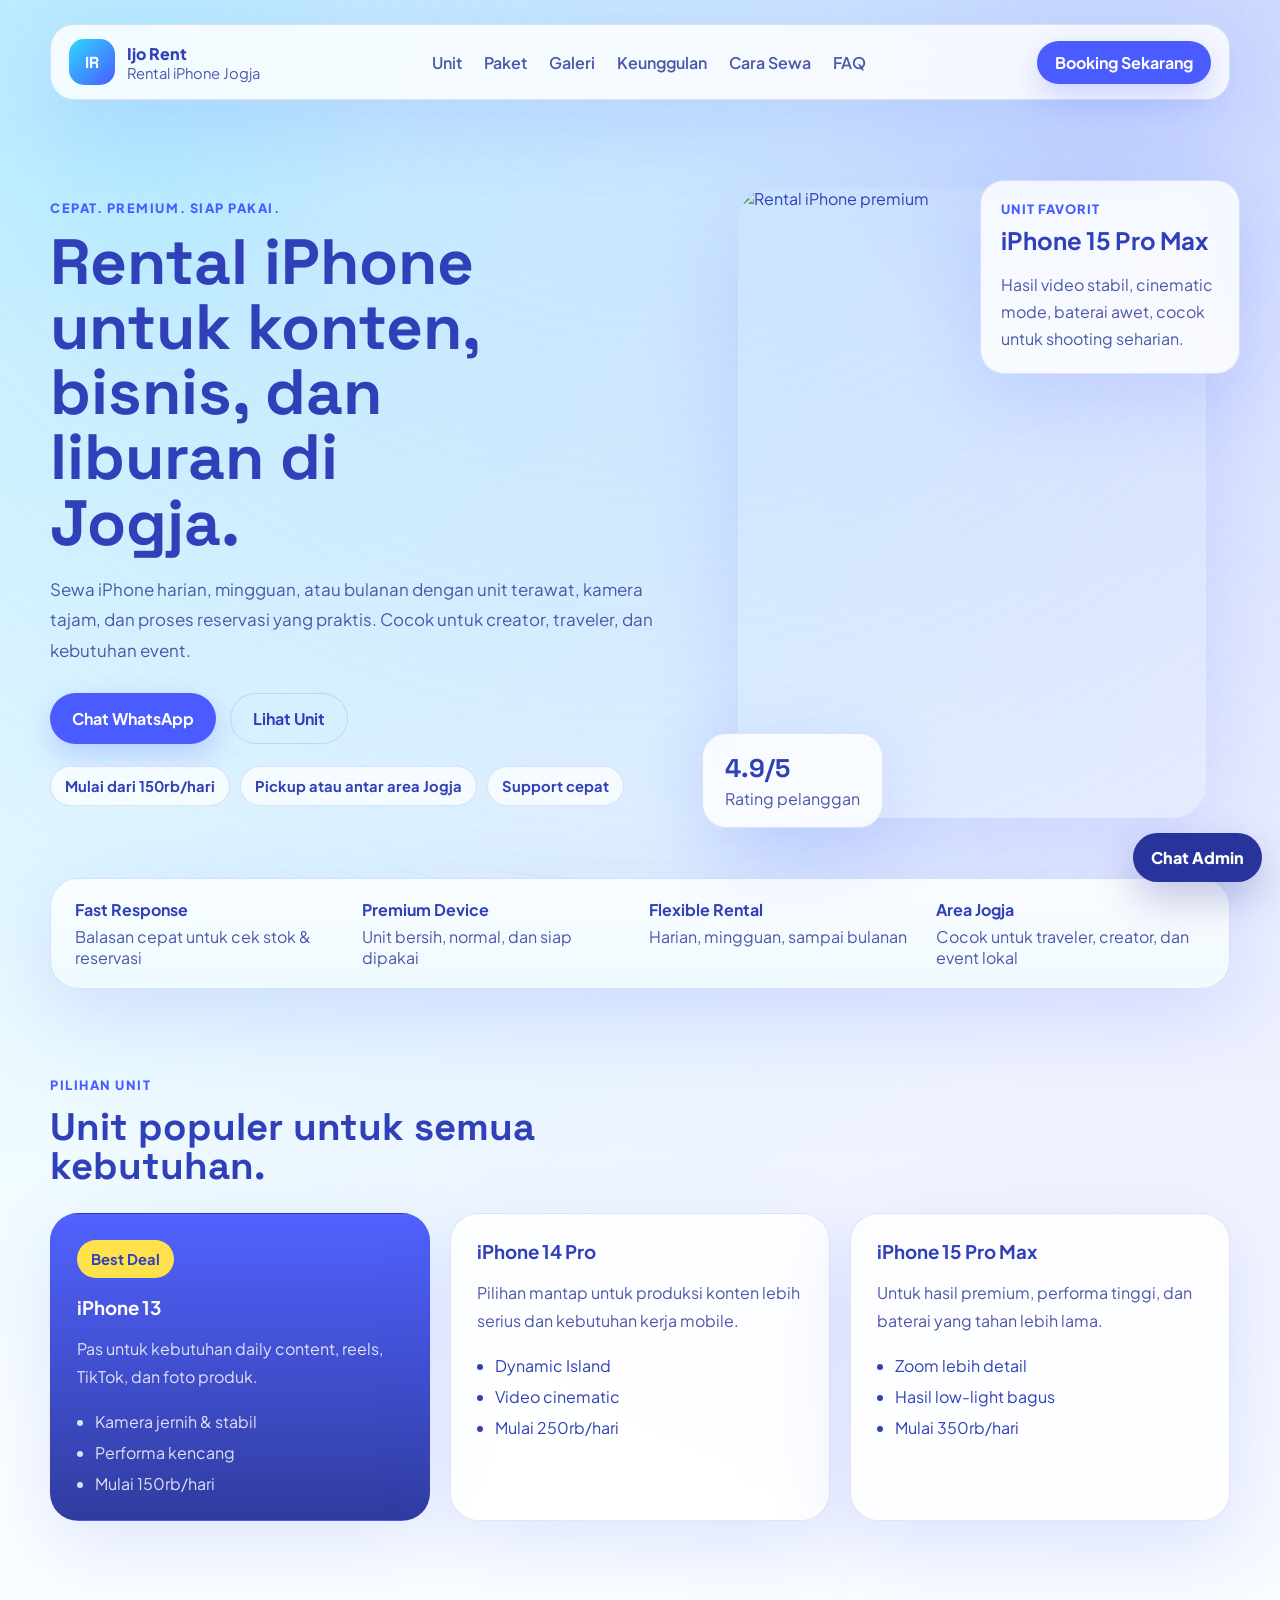
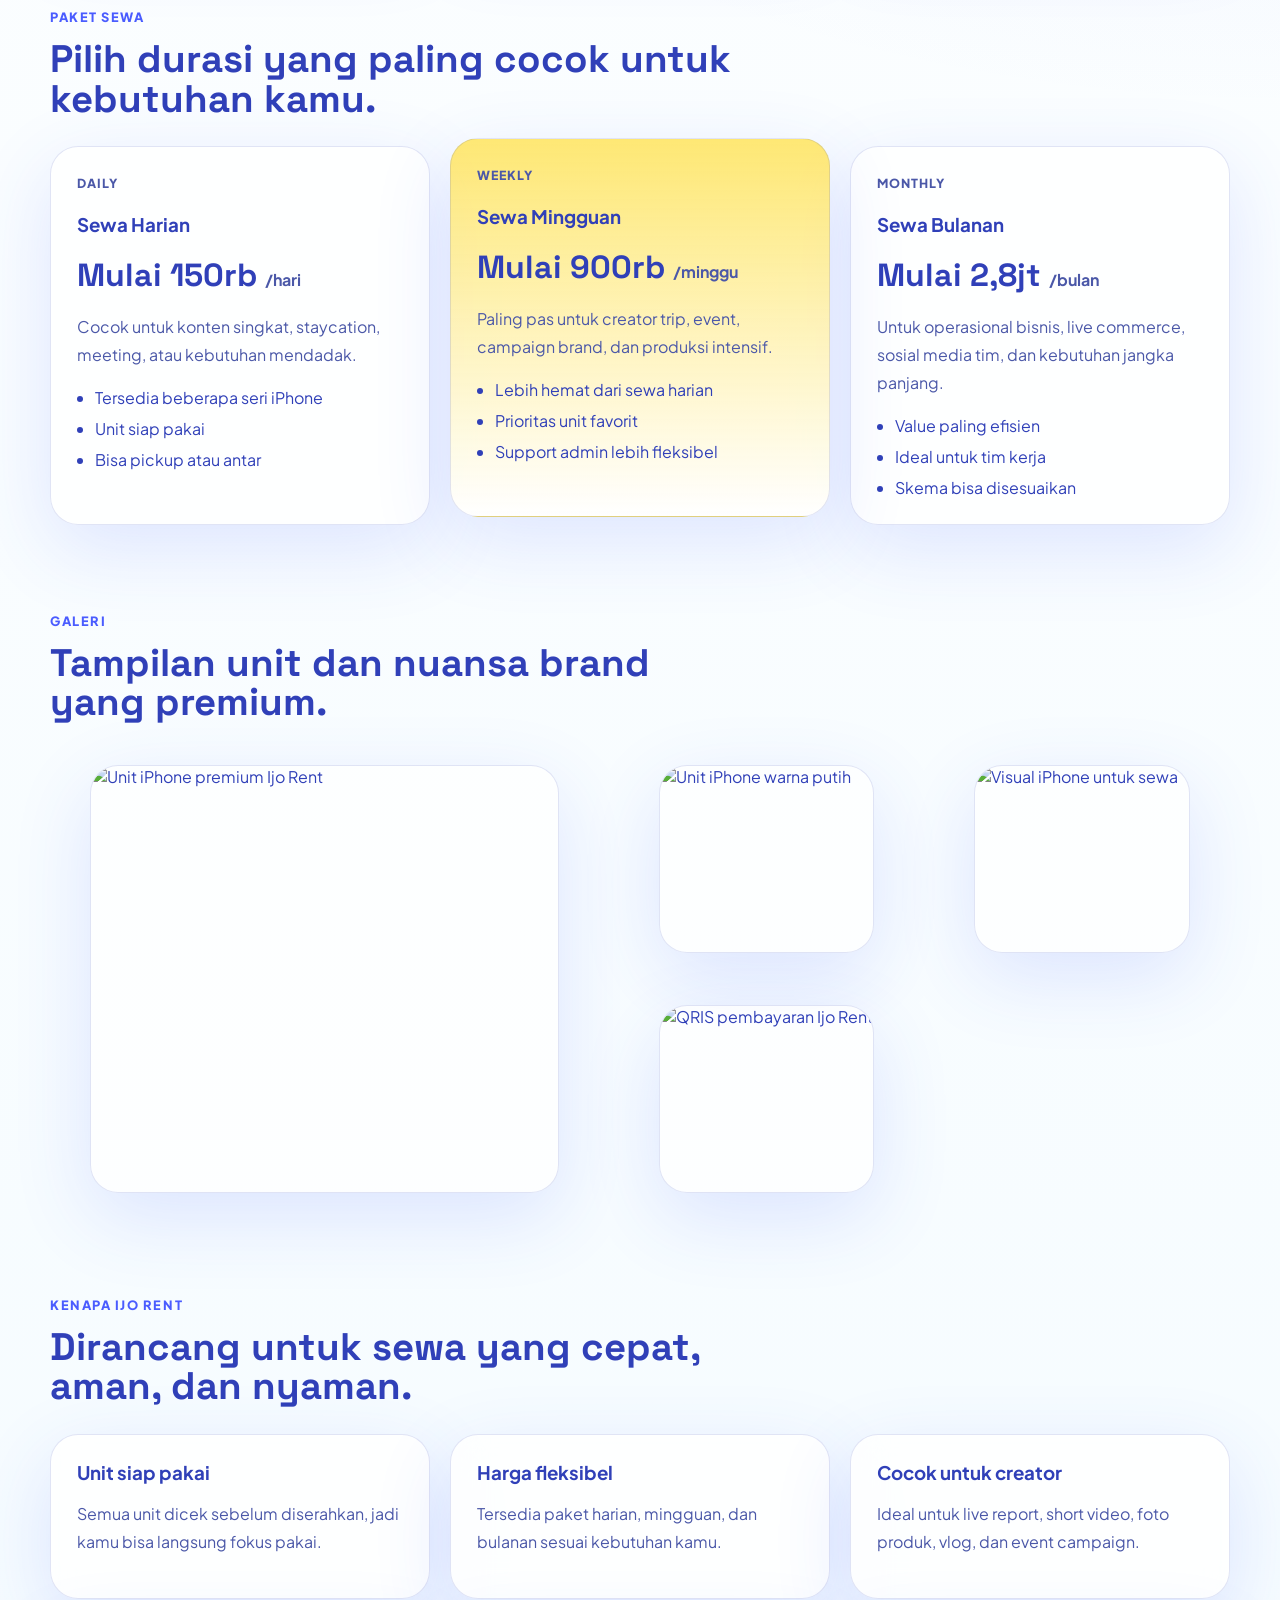
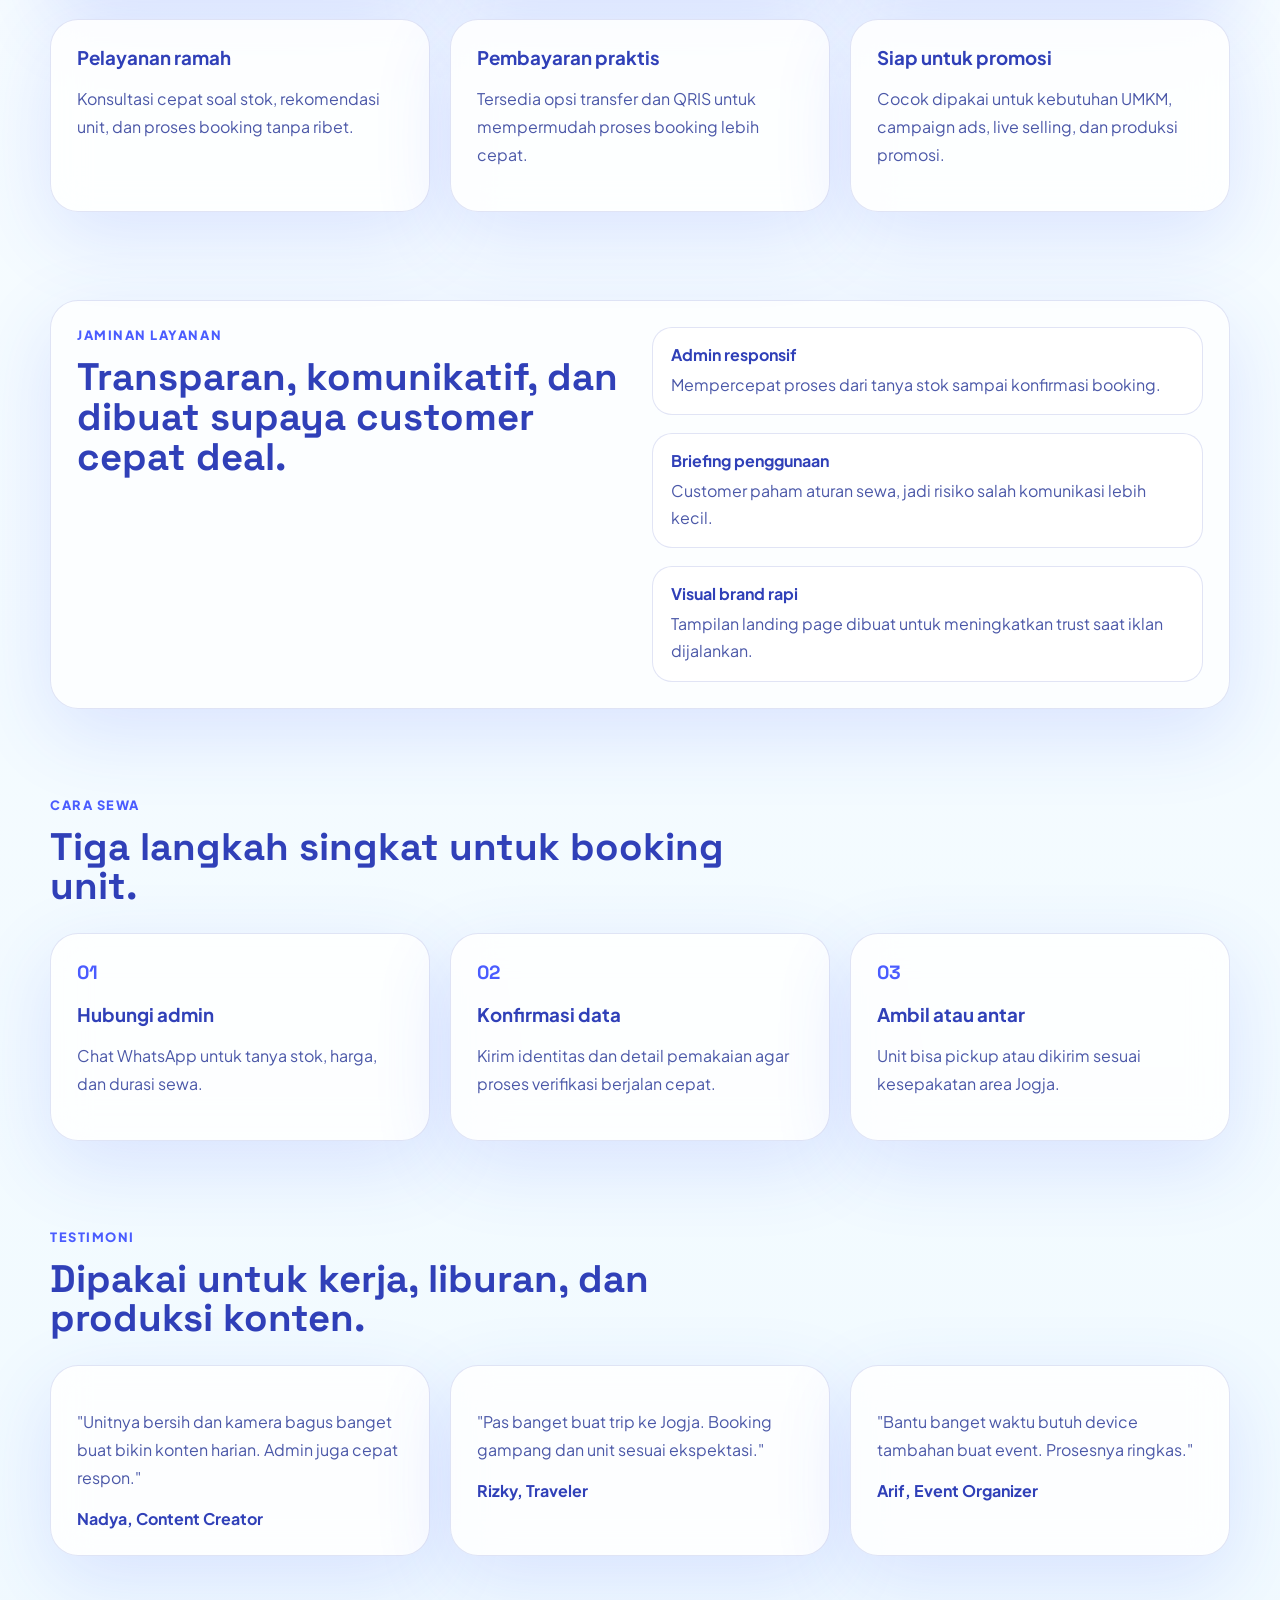
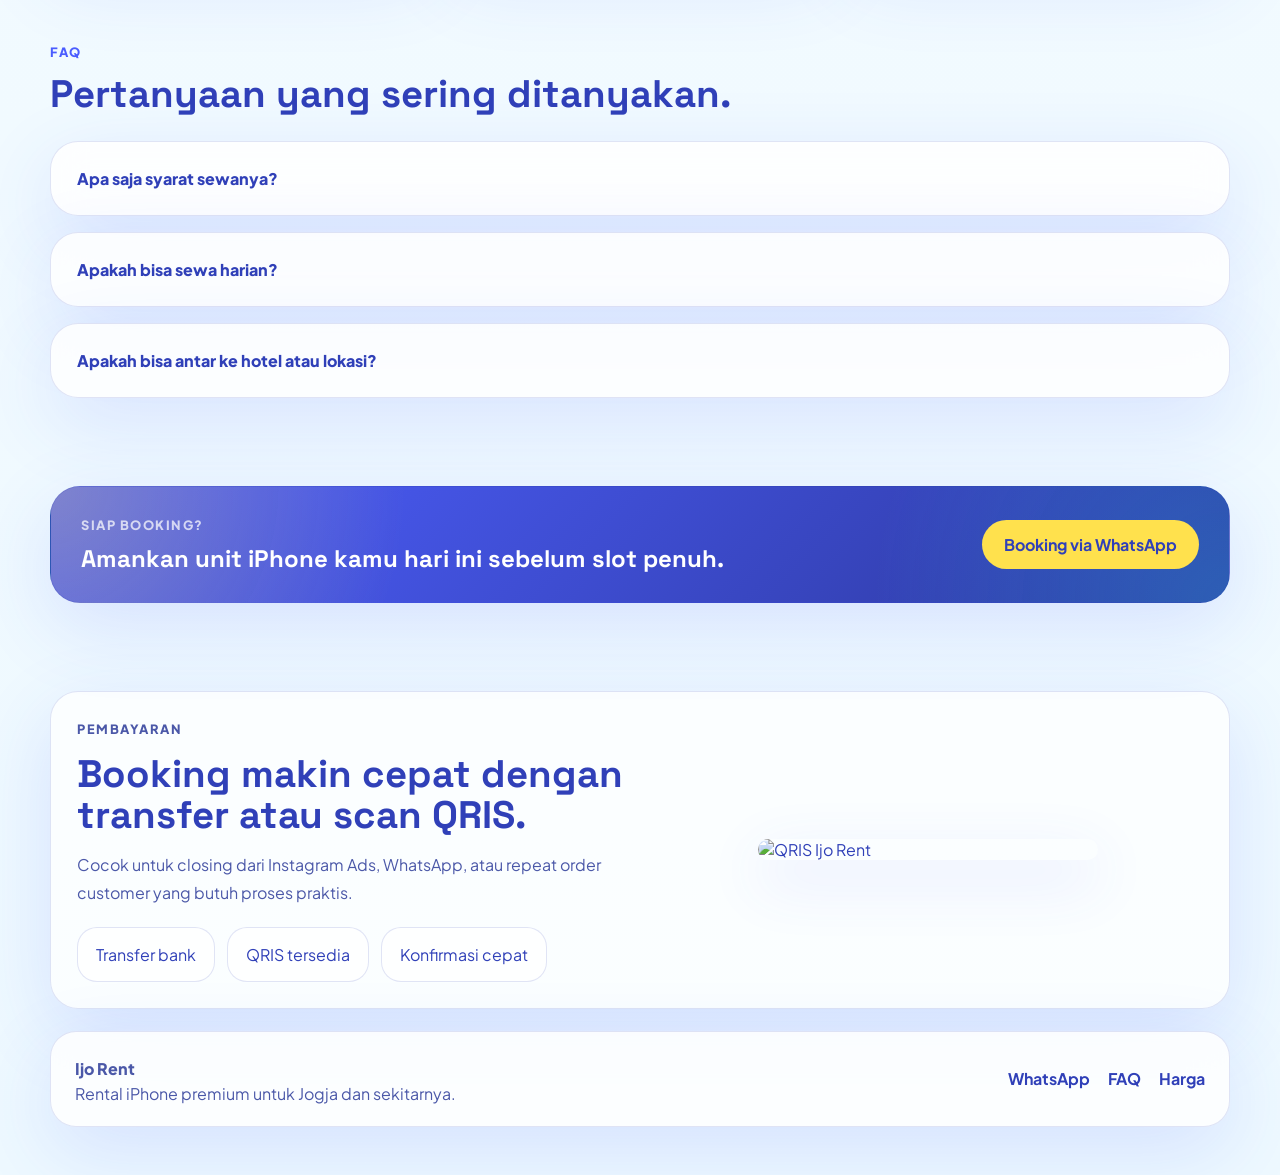
==== index.html @ 22fa16e0 "Add files via upload" ====
<!doctype html>
<html lang="id">
  <head>
    <meta charset="UTF-8" />
    <meta name="viewport" content="width=device-width, initial-scale=1.0" />
    <title>Ijo Rent | Rental iPhone Jogja</title>
    <meta
      name="description"
      content="Sewa iPhone harian hingga bulanan di Jogja untuk konten, liburan, kerja, dan kebutuhan event dengan proses cepat dan unit premium."
    />
    <link rel="preconnect" href="https://fonts.googleapis.com" />
    <link rel="preconnect" href="https://fonts.gstatic.com" crossorigin />
    <link
      href="https://fonts.googleapis.com/css2?family=Space+Grotesk:wght@400;500;700&family=Plus+Jakarta+Sans:wght@400;500;600;700;800&display=swap"
      rel="stylesheet"
    />
    <link rel="stylesheet" href="styles.css" />
  </head>
  <body>
    <div class="page-shell">
      <header class="site-header">
        <div class="brand">
          <span class="brand-mark">IR</span>
          <div>
            <p class="brand-name">Ijo Rent</p>
            <p class="brand-tag">Rental iPhone Jogja</p>
          </div>
        </div>
        <nav class="site-nav">
          <a href="#unit">Unit</a>
          <a href="#paket">Paket</a>
          <a href="#galeri">Galeri</a>
          <a href="#keunggulan">Keunggulan</a>
          <a href="#cara-sewa">Cara Sewa</a>
          <a href="#faq">FAQ</a>
        </nav>
        <a class="button button-small" href="https://wa.me/6282241337346" target="_blank" rel="noreferrer">
          Booking Sekarang
        </a>
      </header>

      <main>
        <section class="hero">
          <div class="hero-copy">
            <p class="eyebrow">Cepat. Premium. Siap Pakai.</p>
            <h1>Rental iPhone untuk konten, bisnis, dan liburan di Jogja.</h1>
            <p class="hero-text">
              Sewa iPhone harian, mingguan, atau bulanan dengan unit terawat, kamera tajam,
              dan proses reservasi yang praktis. Cocok untuk creator, traveler, dan kebutuhan event.
            </p>
            <div class="hero-actions">
              <a class="button" href="https://wa.me/6282241337346" target="_blank" rel="noreferrer">
                Chat WhatsApp
              </a>
              <a class="button button-secondary" href="#unit">Lihat Unit</a>
            </div>
            <div class="hero-points">
              <span>Mulai dari 150rb/hari</span>
              <span>Pickup atau antar area Jogja</span>
              <span>Support cepat</span>
            </div>
          </div>

          <div class="hero-visual">
            <div class="hero-card floating-card">
              <p class="floating-label">Unit Favorit</p>
              <h2>iPhone 15 Pro Max</h2>
              <p>Hasil video stabil, cinematic mode, baterai awet, cocok untuk shooting seharian.</p>
            </div>
            <img
              class="hero-image"
              src="iPhone-17-Pro-in-Hand-Feature-1.jpg"
              alt="Rental iPhone premium"
            />
            <div class="stats-card">
              <strong>4.9/5</strong>
              <span>Rating pelanggan</span>
            </div>
          </div>
        </section>

        <section class="trust-bar">
          <div>
            <strong>Fast Response</strong>
            <span>Balasan cepat untuk cek stok & reservasi</span>
          </div>
          <div>
            <strong>Premium Device</strong>
            <span>Unit bersih, normal, dan siap dipakai</span>
          </div>
          <div>
            <strong>Flexible Rental</strong>
            <span>Harian, mingguan, sampai bulanan</span>
          </div>
          <div>
            <strong>Area Jogja</strong>
            <span>Cocok untuk traveler, creator, dan event lokal</span>
          </div>
        </section>

        <section class="section" id="unit">
          <div class="section-heading">
            <p class="eyebrow">Pilihan Unit</p>
            <h2>Unit populer untuk semua kebutuhan.</h2>
          </div>

          <div class="unit-grid">
            <article class="unit-card highlight">
              <span class="badge">Best Deal</span>
              <h3>iPhone 13</h3>
              <p>Pas untuk kebutuhan daily content, reels, TikTok, dan foto produk.</p>
              <ul>
                <li>Kamera jernih & stabil</li>
                <li>Performa kencang</li>
                <li>Mulai 150rb/hari</li>
              </ul>
            </article>
            <article class="unit-card">
              <h3>iPhone 14 Pro</h3>
              <p>Pilihan mantap untuk produksi konten lebih serius dan kebutuhan kerja mobile.</p>
              <ul>
                <li>Dynamic Island</li>
                <li>Video cinematic</li>
                <li>Mulai 250rb/hari</li>
              </ul>
            </article>
            <article class="unit-card">
              <h3>iPhone 15 Pro Max</h3>
              <p>Untuk hasil premium, performa tinggi, dan baterai yang tahan lebih lama.</p>
              <ul>
                <li>Zoom lebih detail</li>
                <li>Hasil low-light bagus</li>
                <li>Mulai 350rb/hari</li>
              </ul>
            </article>
          </div>
        </section>

        <section class="section pricing-section" id="paket">
          <div class="section-heading">
            <p class="eyebrow">Paket Sewa</p>
            <h2>Pilih durasi yang paling cocok untuk kebutuhan kamu.</h2>
          </div>

          <div class="pricing-grid">
            <article class="pricing-card">
              <p class="pricing-label">Daily</p>
              <h3>Sewa Harian</h3>
              <div class="price-line">
                <strong>Mulai 150rb</strong>
                <span>/hari</span>
              </div>
              <p>Cocok untuk konten singkat, staycation, meeting, atau kebutuhan mendadak.</p>
              <ul>
                <li>Tersedia beberapa seri iPhone</li>
                <li>Unit siap pakai</li>
                <li>Bisa pickup atau antar</li>
              </ul>
            </article>

            <article class="pricing-card featured-pricing">
              <p class="pricing-label">Weekly</p>
              <h3>Sewa Mingguan</h3>
              <div class="price-line">
                <strong>Mulai 900rb</strong>
                <span>/minggu</span>
              </div>
              <p>Paling pas untuk creator trip, event, campaign brand, dan produksi intensif.</p>
              <ul>
                <li>Lebih hemat dari sewa harian</li>
                <li>Prioritas unit favorit</li>
                <li>Support admin lebih fleksibel</li>
              </ul>
            </article>

            <article class="pricing-card">
              <p class="pricing-label">Monthly</p>
              <h3>Sewa Bulanan</h3>
              <div class="price-line">
                <strong>Mulai 2,8jt</strong>
                <span>/bulan</span>
              </div>
              <p>Untuk operasional bisnis, live commerce, sosial media tim, dan kebutuhan jangka panjang.</p>
              <ul>
                <li>Value paling efisien</li>
                <li>Ideal untuk tim kerja</li>
                <li>Skema bisa disesuaikan</li>
              </ul>
            </article>
          </div>
        </section>

        <section class="section gallery-section" id="galeri">
          <div class="section-heading">
            <p class="eyebrow">Galeri</p>
            <h2>Tampilan unit dan nuansa brand yang premium.</h2>
          </div>

          <div class="gallery-grid">
            <figure class="gallery-card gallery-large">
              <img src="iPhone-17-Pro-in-Hand-Feature-1.jpg" alt="Unit iPhone premium Ijo Rent" />
            </figure>
            <figure class="gallery-card">
              <img src="Molano_XR_White.webp" alt="Unit iPhone warna putih" />
            </figure>
            <figure class="gallery-card">
              <img src="spekulasi-harga-iphone-13-pro-mendatang-Aj7ayh4aAC.jpg" alt="Visual iPhone untuk sewa" />
            </figure>
            <figure class="gallery-card">
              <img src="QRIS IJO.RENT.jpeg" alt="QRIS pembayaran Ijo Rent" />
            </figure>
          </div>
        </section>

        <section class="section feature-section" id="keunggulan">
          <div class="section-heading">
            <p class="eyebrow">Kenapa Ijo Rent</p>
            <h2>Dirancang untuk sewa yang cepat, aman, dan nyaman.</h2>
          </div>

          <div class="feature-grid">
            <article class="feature-card">
              <h3>Unit siap pakai</h3>
              <p>Semua unit dicek sebelum diserahkan, jadi kamu bisa langsung fokus pakai.</p>
            </article>
            <article class="feature-card">
              <h3>Harga fleksibel</h3>
              <p>Tersedia paket harian, mingguan, dan bulanan sesuai kebutuhan kamu.</p>
            </article>
            <article class="feature-card">
              <h3>Cocok untuk creator</h3>
              <p>Ideal untuk live report, short video, foto produk, vlog, dan event campaign.</p>
            </article>
            <article class="feature-card">
              <h3>Pelayanan ramah</h3>
              <p>Konsultasi cepat soal stok, rekomendasi unit, dan proses booking tanpa ribet.</p>
            </article>
            <article class="feature-card">
              <h3>Pembayaran praktis</h3>
              <p>Tersedia opsi transfer dan QRIS untuk mempermudah proses booking lebih cepat.</p>
            </article>
            <article class="feature-card">
              <h3>Siap untuk promosi</h3>
              <p>Cocok dipakai untuk kebutuhan UMKM, campaign ads, live selling, dan produksi promosi.</p>
            </article>
          </div>
        </section>

        <section class="section guarantee-section">
          <div class="guarantee-panel">
            <div>
              <p class="eyebrow">Jaminan Layanan</p>
              <h2>Transparan, komunikatif, dan dibuat supaya customer cepat deal.</h2>
            </div>
            <div class="guarantee-list">
              <div>
                <strong>Admin responsif</strong>
                <span>Mempercepat proses dari tanya stok sampai konfirmasi booking.</span>
              </div>
              <div>
                <strong>Briefing penggunaan</strong>
                <span>Customer paham aturan sewa, jadi risiko salah komunikasi lebih kecil.</span>
              </div>
              <div>
                <strong>Visual brand rapi</strong>
                <span>Tampilan landing page dibuat untuk meningkatkan trust saat iklan dijalankan.</span>
              </div>
            </div>
          </div>
        </section>

        <section class="section how-section" id="cara-sewa">
          <div class="section-heading">
            <p class="eyebrow">Cara Sewa</p>
            <h2>Tiga langkah singkat untuk booking unit.</h2>
          </div>

          <div class="steps">
            <article class="step-card">
              <span>01</span>
              <h3>Hubungi admin</h3>
              <p>Chat WhatsApp untuk tanya stok, harga, dan durasi sewa.</p>
            </article>
            <article class="step-card">
              <span>02</span>
              <h3>Konfirmasi data</h3>
              <p>Kirim identitas dan detail pemakaian agar proses verifikasi berjalan cepat.</p>
            </article>
            <article class="step-card">
              <span>03</span>
              <h3>Ambil atau antar</h3>
              <p>Unit bisa pickup atau dikirim sesuai kesepakatan area Jogja.</p>
            </article>
          </div>
        </section>

        <section class="section testimonial-section">
          <div class="section-heading">
            <p class="eyebrow">Testimoni</p>
            <h2>Dipakai untuk kerja, liburan, dan produksi konten.</h2>
          </div>

          <div class="testimonial-grid">
            <article class="testimonial-card">
              <p>
                "Unitnya bersih dan kamera bagus banget buat bikin konten harian. Admin juga cepat respon."
              </p>
              <strong>Nadya, Content Creator</strong>
            </article>
            <article class="testimonial-card">
              <p>
                "Pas banget buat trip ke Jogja. Booking gampang dan unit sesuai ekspektasi."
              </p>
              <strong>Rizky, Traveler</strong>
            </article>
            <article class="testimonial-card">
              <p>
                "Bantu banget waktu butuh device tambahan buat event. Prosesnya ringkas."
              </p>
              <strong>Arif, Event Organizer</strong>
            </article>
          </div>
        </section>

        <section class="section faq-section" id="faq">
          <div class="section-heading">
            <p class="eyebrow">FAQ</p>
            <h2>Pertanyaan yang sering ditanyakan.</h2>
          </div>

          <div class="faq-list">
            <details>
              <summary>Apa saja syarat sewanya?</summary>
              <p>Umumnya perlu identitas aktif, deposit sesuai unit, dan mengikuti ketentuan penggunaan.</p>
            </details>
            <details>
              <summary>Apakah bisa sewa harian?</summary>
              <p>Bisa. Tersedia paket harian, mingguan, dan bulanan sesuai kebutuhan.</p>
            </details>
            <details>
              <summary>Apakah bisa antar ke hotel atau lokasi?</summary>
              <p>Bisa untuk area tertentu di Jogja, tergantung jadwal dan lokasi pengantaran.</p>
            </details>
          </div>
        </section>

        <section class="cta-banner">
          <div>
            <p class="eyebrow">Siap Booking?</p>
            <h2>Amankan unit iPhone kamu hari ini sebelum slot penuh.</h2>
          </div>
          <a class="button" href="https://wa.me/6282241337346" target="_blank" rel="noreferrer">
            Booking via WhatsApp
          </a>
        </section>

        <section class="section payment-section">
          <div class="payment-card">
            <div class="payment-copy">
              <p class="eyebrow">Pembayaran</p>
              <h2>Booking makin cepat dengan transfer atau scan QRIS.</h2>
              <p>
                Cocok untuk closing dari Instagram Ads, WhatsApp, atau repeat order customer yang butuh proses praktis.
              </p>
              <div class="payment-points">
                <span>Transfer bank</span>
                <span>QRIS tersedia</span>
                <span>Konfirmasi cepat</span>
              </div>
            </div>
            <div class="payment-visual">
              <img src="QRIS IJO.RENT.jpeg" alt="QRIS Ijo Rent" />
            </div>
          </div>
        </section>
      </main>

      <footer class="site-footer">
        <div>
          <p class="brand-name">Ijo Rent</p>
          <p>Rental iPhone premium untuk Jogja dan sekitarnya.</p>
        </div>
        <div class="footer-links">
          <a href="https://wa.me/6282241337346" target="_blank" rel="noreferrer">WhatsApp</a>
          <a href="#faq">FAQ</a>
          <a href="#unit">Harga</a>
        </div>
      </footer>
    </div>
    <a class="floating-wa" href="https://wa.me/6282241337346" target="_blank" rel="noreferrer">
      Chat Admin
    </a>
  </body>
</html>
---- styles.css ----
:root {
  --bg: #f7fbff;
  --bg-accent: #dff4ff;
  --surface: rgba(255, 255, 255, 0.82);
  --surface-strong: #fffdf8;
  --text: #3040b8;
  --muted: #4b58a8;
  --line: rgba(48, 64, 184, 0.14);
  --primary: #4a5cff;
  --primary-dark: #28349b;
  --secondary: #ffe14d;
  --shadow: 0 24px 80px rgba(56, 86, 255, 0.14);
}

* {
  box-sizing: border-box;
}

html {
  scroll-behavior: smooth;
}

body {
  margin: 0;
  font-family: "Plus Jakarta Sans", sans-serif;
  color: var(--text);
  background:
    radial-gradient(circle at top left, rgba(70, 216, 255, 0.32), transparent 24%),
    radial-gradient(circle at top right, rgba(98, 117, 255, 0.26), transparent 28%),
    linear-gradient(180deg, #ffffff 0%, #eef9ff 100%);
  position: relative;
}

body::before {
  content: "";
  position: fixed;
  inset: 0;
  pointer-events: none;
  opacity: 0.5;
  background:
    radial-gradient(circle at 12% 18%, rgba(0, 217, 255, 0.14), transparent 18%),
    radial-gradient(circle at 85% 12%, rgba(85, 100, 255, 0.14), transparent 20%),
    repeating-radial-gradient(
      circle at 50% -10%,
      transparent 0 16px,
      rgba(62, 215, 255, 0.05) 16px 18px
    );
  z-index: -1;
}

a {
  color: inherit;
  text-decoration: none;
}

img {
  display: block;
  max-width: 100%;
}

.page-shell {
  width: min(1180px, calc(100% - 32px));
  margin: 0 auto;
  padding: 24px 0 48px;
}

.site-header,
.trust-bar,
.cta-banner,
.site-footer,
.unit-card,
.feature-card,
.step-card,
.testimonial-card,
.faq-list details,
.hero-card,
.stats-card {
  backdrop-filter: blur(18px);
  background: var(--surface);
  border: 1px solid var(--line);
  box-shadow: var(--shadow);
}

.site-header {
  display: flex;
  align-items: center;
  justify-content: space-between;
  gap: 20px;
  padding: 14px 18px;
  border-radius: 24px;
  position: sticky;
  top: 16px;
  z-index: 20;
}

.brand {
  display: flex;
  align-items: center;
  gap: 12px;
}

.brand-mark {
  display: grid;
  place-items: center;
  width: 46px;
  height: 46px;
  border-radius: 15px;
  font-family: "Space Grotesk", sans-serif;
  font-weight: 700;
  color: #fff;
  background: linear-gradient(135deg, #2fd8ff 0%, var(--primary) 100%);
}

.brand-name,
.brand-tag {
  margin: 0;
}

.brand-name {
  font-weight: 800;
}

.brand-tag {
  color: var(--muted);
  font-size: 0.92rem;
}

.site-nav {
  display: flex;
  gap: 22px;
  color: var(--muted);
  font-weight: 600;
}

.button {
  display: inline-flex;
  align-items: center;
  justify-content: center;
  gap: 10px;
  border: 0;
  border-radius: 999px;
  padding: 14px 22px;
  font-weight: 700;
  background: var(--primary);
  color: #fff;
  box-shadow: 0 12px 30px rgba(74, 92, 255, 0.24);
  transition: transform 180ms ease, box-shadow 180ms ease, background 180ms ease;
}

.button:hover,
.button:focus-visible {
  transform: translateY(-2px);
  box-shadow: 0 16px 32px rgba(74, 92, 255, 0.3);
}

.button-small {
  padding: 11px 18px;
}

.button-secondary {
  background: transparent;
  color: var(--text);
  border: 1px solid var(--line);
  box-shadow: none;
}

.hero {
  display: grid;
  grid-template-columns: 1.1fr 0.9fr;
  gap: 34px;
  align-items: center;
  padding: 64px 0 36px;
}

.hero-copy h1,
.section-heading h2,
.cta-banner h2 {
  margin: 0;
  font-family: "Space Grotesk", sans-serif;
  line-height: 1.02;
}

.hero-copy h1 {
  font-size: clamp(2.8rem, 5vw, 5.2rem);
  max-width: 11ch;
}

.eyebrow {
  margin: 0 0 14px;
  color: var(--primary);
  font-weight: 800;
  text-transform: uppercase;
  letter-spacing: 0.12em;
  font-size: 0.8rem;
}

.hero-text {
  color: var(--muted);
  font-size: 1.06rem;
  line-height: 1.8;
  max-width: 58ch;
  margin: 18px 0 28px;
}

.hero-actions {
  display: flex;
  gap: 14px;
  flex-wrap: wrap;
}

.hero-points {
  display: flex;
  flex-wrap: wrap;
  gap: 10px;
  margin-top: 22px;
}

.hero-points span,
.badge {
  border-radius: 999px;
  padding: 10px 14px;
  background: rgba(255, 255, 255, 0.72);
  border: 1px solid var(--line);
  font-weight: 700;
  font-size: 0.92rem;
}

.hero-visual {
  position: relative;
  padding: 24px;
}

.hero-image {
  width: 100%;
  height: min(70vh, 700px);
  object-fit: cover;
  border-radius: 34px;
  box-shadow: 0 30px 90px rgba(74, 92, 255, 0.16);
  animation: floatIn 900ms ease both;
}

.floating-card,
.stats-card {
  position: absolute;
  z-index: 2;
  border-radius: 24px;
}

.floating-card {
  max-width: 260px;
  right: -10px;
  top: 16px;
  padding: 20px;
  animation: slideUp 900ms ease 180ms both;
}

.floating-label {
  margin: 0 0 8px;
  color: var(--primary);
  font-weight: 800;
  font-size: 0.8rem;
  text-transform: uppercase;
  letter-spacing: 0.08em;
}

.floating-card h2,
.stats-card strong,
.unit-card h3,
.feature-card h3,
.step-card h3,
.testimonial-card strong {
  margin: 0;
}

.floating-card p:last-child {
  margin-bottom: 0;
  color: var(--muted);
  line-height: 1.7;
}

.stats-card {
  left: -12px;
  bottom: 14px;
  padding: 18px 22px;
  display: grid;
  gap: 4px;
  min-width: 140px;
  animation: slideUp 900ms ease 320ms both;
}

.stats-card strong {
  font-family: "Space Grotesk", sans-serif;
  font-size: 1.6rem;
}

.stats-card span {
  color: var(--muted);
}

.trust-bar,
.cta-banner,
.site-footer,
.steps,
.feature-grid,
.testimonial-grid,
.unit-grid,
.pricing-grid,
.gallery-grid {
  display: grid;
}

.trust-bar {
  grid-template-columns: repeat(4, 1fr);
  gap: 18px;
  padding: 20px 24px;
  border-radius: 28px;
  background:
    linear-gradient(180deg, rgba(255, 255, 255, 0.82), rgba(240, 251, 255, 0.85));
}

.trust-bar div span {
  display: block;
  margin-top: 6px;
  color: var(--muted);
}

.section {
  padding: 88px 0 0;
}

.section-heading {
  max-width: 700px;
  margin-bottom: 28px;
}

.section-heading h2 {
  font-size: clamp(2rem, 3vw, 3.5rem);
}

.unit-grid {
  grid-template-columns: repeat(3, 1fr);
  gap: 20px;
}

.pricing-grid {
  grid-template-columns: repeat(3, 1fr);
  gap: 20px;
}

.unit-card,
.pricing-card,
.feature-card,
.step-card,
.testimonial-card,
.faq-list details,
.gallery-card,
.payment-card,
.guarantee-panel {
  border-radius: 28px;
  padding: 26px;
}

.unit-card p,
.pricing-card p,
.feature-card p,
.step-card p,
.testimonial-card p,
.faq-list p {
  color: var(--muted);
  line-height: 1.75;
}

.unit-card ul {
  margin: 20px 0 0;
  padding-left: 18px;
  color: var(--text);
}

.unit-card li + li {
  margin-top: 10px;
}

.highlight {
  background: linear-gradient(180deg, rgba(74, 92, 255, 0.96), rgba(40, 52, 155, 0.96));
  color: #fff;
}

.highlight p,
.highlight li {
  color: rgba(255, 255, 255, 0.84);
}

.pricing-card {
  border: 1px solid var(--line);
  background: rgba(255, 255, 255, 0.78);
  box-shadow: var(--shadow);
}

.pricing-label {
  margin: 0 0 10px;
  color: var(--primary);
  font-weight: 800;
  text-transform: uppercase;
  letter-spacing: 0.08em;
  font-size: 0.78rem;
}

.price-line {
  display: flex;
  align-items: baseline;
  gap: 8px;
  margin: 12px 0 18px;
}

.price-line strong {
  font-family: "Space Grotesk", sans-serif;
  font-size: 2rem;
}

.price-line span {
  color: var(--muted);
  font-weight: 700;
}

.pricing-card ul {
  margin: 18px 0 0;
  padding-left: 18px;
}

.pricing-card li + li {
  margin-top: 10px;
}

.featured-pricing {
  background: linear-gradient(180deg, rgba(255, 225, 77, 0.78), rgba(255, 255, 255, 0.94));
  transform: translateY(-8px);
}

.gallery-grid {
  grid-template-columns: 1.3fr 0.7fr 0.7fr;
  gap: 20px;
  grid-auto-rows: 220px;
}

.gallery-card {
  overflow: hidden;
  border: 1px solid var(--line);
  box-shadow: var(--shadow);
  background: rgba(255, 255, 255, 0.7);
  padding: 0;
}

.gallery-card img {
  width: 100%;
  height: 100%;
  object-fit: cover;
}

.gallery-large {
  grid-row: span 2;
}

.badge {
  display: inline-flex;
  margin-bottom: 18px;
  color: var(--text);
  background: var(--secondary);
  border: 0;
}

.feature-grid {
  grid-template-columns: repeat(3, 1fr);
  gap: 20px;
}

.guarantee-panel,
.payment-card {
  display: grid;
  grid-template-columns: 1fr 1fr;
  gap: 24px;
  border: 1px solid var(--line);
  background: rgba(255, 255, 255, 0.72);
  box-shadow: var(--shadow);
}

.guarantee-list {
  display: grid;
  gap: 18px;
  align-content: center;
}

.guarantee-list div,
.payment-points span {
  border: 1px solid var(--line);
  background: rgba(255, 255, 255, 0.72);
  border-radius: 20px;
  padding: 16px 18px;
}

.guarantee-list span {
  display: block;
  margin-top: 6px;
  color: var(--muted);
  line-height: 1.7;
}

.how-section .steps {
  grid-template-columns: repeat(3, 1fr);
  gap: 20px;
}

.step-card span {
  display: inline-flex;
  margin-bottom: 18px;
  font-family: "Space Grotesk", sans-serif;
  color: var(--primary);
  font-weight: 700;
  font-size: 1.2rem;
}

.testimonial-grid {
  grid-template-columns: repeat(3, 1fr);
  gap: 20px;
}

.faq-list {
  display: grid;
  gap: 16px;
}

.faq-list summary {
  cursor: pointer;
  list-style: none;
  font-weight: 800;
}

.faq-list summary::-webkit-details-marker {
  display: none;
}

.faq-list p {
  margin-bottom: 0;
}

.cta-banner {
  grid-template-columns: 1fr auto;
  gap: 20px;
  align-items: center;
  margin-top: 88px;
  padding: 30px;
  border-radius: 30px;
  background:
    radial-gradient(circle at top left, rgba(255, 225, 77, 0.28), transparent 30%),
    radial-gradient(circle at bottom right, rgba(47, 216, 255, 0.24), transparent 30%),
    linear-gradient(135deg, rgba(74, 92, 255, 0.98), rgba(40, 52, 155, 0.98));
  color: #fff;
}

.cta-banner .eyebrow {
  color: rgba(255, 255, 255, 0.72);
}

.cta-banner .button {
  background: var(--secondary);
  color: var(--text);
  box-shadow: none;
}

.payment-copy h2,
.guarantee-panel h2 {
  margin: 0;
  font-family: "Space Grotesk", sans-serif;
  font-size: clamp(2rem, 3vw, 3rem);
  line-height: 1.05;
}

.payment-copy p {
  color: var(--muted);
  line-height: 1.75;
}

.payment-points {
  display: flex;
  flex-wrap: wrap;
  gap: 12px;
  margin-top: 20px;
}

.payment-visual {
  display: grid;
  place-items: center;
}

.payment-visual img {
  width: min(100%, 340px);
  border-radius: 24px;
  box-shadow: 0 20px 60px rgba(74, 92, 255, 0.16);
}

.site-footer {
  grid-template-columns: 1fr auto;
  gap: 20px;
  align-items: center;
  margin-top: 22px;
  padding: 22px 24px;
  border-radius: 26px;
}

.site-footer p {
  margin: 4px 0 0;
  color: var(--muted);
}

.footer-links {
  display: flex;
  gap: 18px;
  font-weight: 700;
}

.floating-wa {
  position: fixed;
  right: 18px;
  bottom: 18px;
  z-index: 30;
  display: inline-flex;
  align-items: center;
  justify-content: center;
  padding: 14px 18px;
  border-radius: 999px;
  background: var(--primary-dark);
  color: #fff;
  font-weight: 800;
  box-shadow: 0 16px 40px rgba(40, 52, 155, 0.28);
}

@keyframes floatIn {
  from {
    opacity: 0;
    transform: translateY(24px) scale(0.98);
  }
  to {
    opacity: 1;
    transform: translateY(0) scale(1);
  }
}

@keyframes slideUp {
  from {
    opacity: 0;
    transform: translateY(28px);
  }
  to {
    opacity: 1;
    transform: translateY(0);
  }
}

@media (max-width: 980px) {
  .site-header,
  .hero,
  .trust-bar,
  .unit-grid,
  .pricing-grid,
  .feature-grid,
  .how-section .steps,
  .testimonial-grid,
  .guarantee-panel,
  .payment-card,
  .cta-banner,
  .site-footer {
    grid-template-columns: 1fr;
  }

  .gallery-grid {
    grid-template-columns: 1fr 1fr;
  }

  .gallery-large {
    grid-row: span 1;
    grid-column: span 2;
  }

  .site-header {
    position: static;
  }

  .site-nav {
    flex-wrap: wrap;
    gap: 14px;
  }

  .hero {
    padding-top: 42px;
  }

  .hero-copy h1 {
    max-width: none;
  }

  .hero-visual {
    padding: 0;
  }

  .floating-card {
    right: 12px;
    top: 12px;
  }

  .stats-card {
    left: 12px;
    bottom: 12px;
  }
}

@media (max-width: 720px) {
  .page-shell {
    width: min(100% - 20px, 1180px);
    padding-top: 10px;
  }

  .site-header {
    padding: 16px;
  }

  .site-nav {
    display: none;
  }

  .hero {
    gap: 22px;
  }

  .hero-copy h1 {
    font-size: clamp(2.4rem, 12vw, 4rem);
  }

  .hero-image {
    height: 420px;
  }

  .gallery-grid {
    grid-template-columns: 1fr;
    grid-auto-rows: 220px;
  }

  .gallery-large {
    grid-column: span 1;
  }

  .floating-card,
  .stats-card {
    position: static;
    margin-top: 14px;
  }

  .trust-bar,
  .unit-card,
  .pricing-card,
  .feature-card,
  .step-card,
  .testimonial-card,
  .faq-list details,
  .payment-card,
  .guarantee-panel,
  .cta-banner,
  .site-footer {
    padding: 20px;
  }

  .cta-banner {
    margin-top: 62px;
  }

  .floating-wa {
    right: 12px;
    left: 12px;
    bottom: 12px;
  }
}
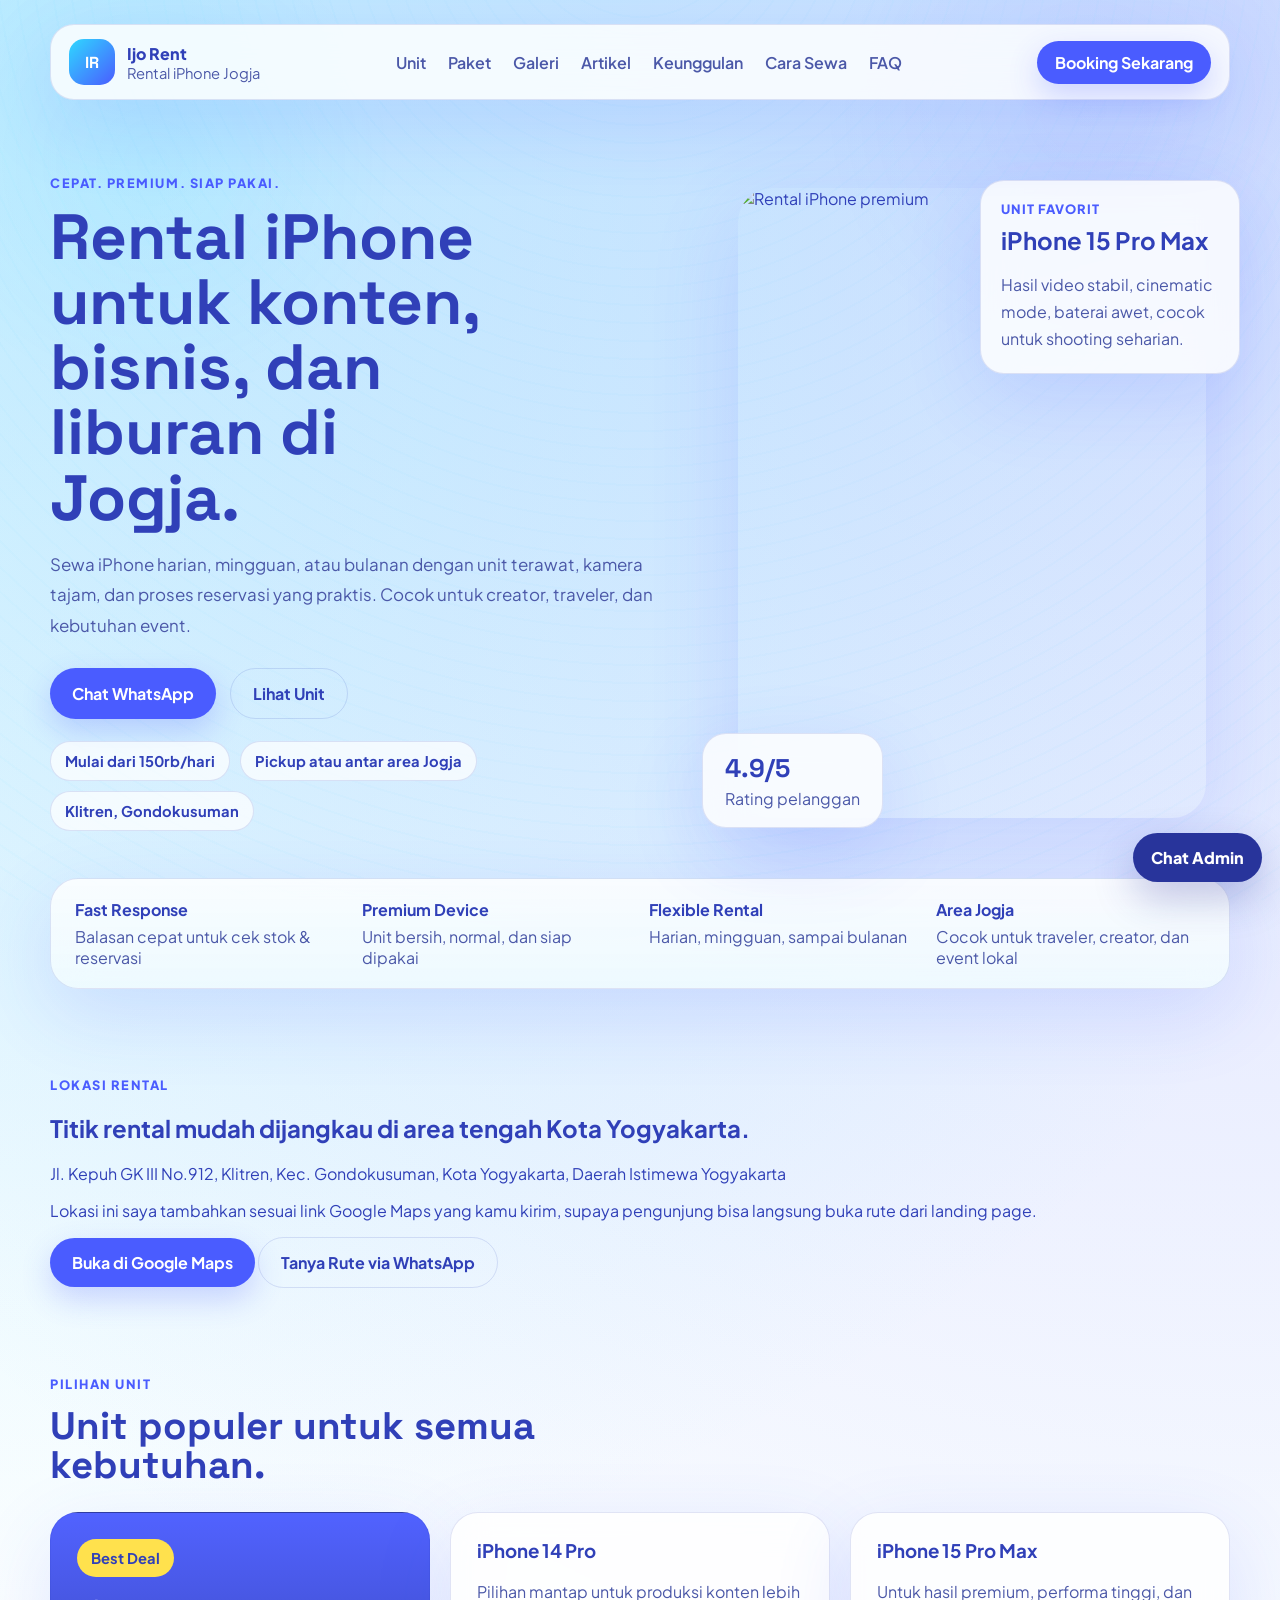
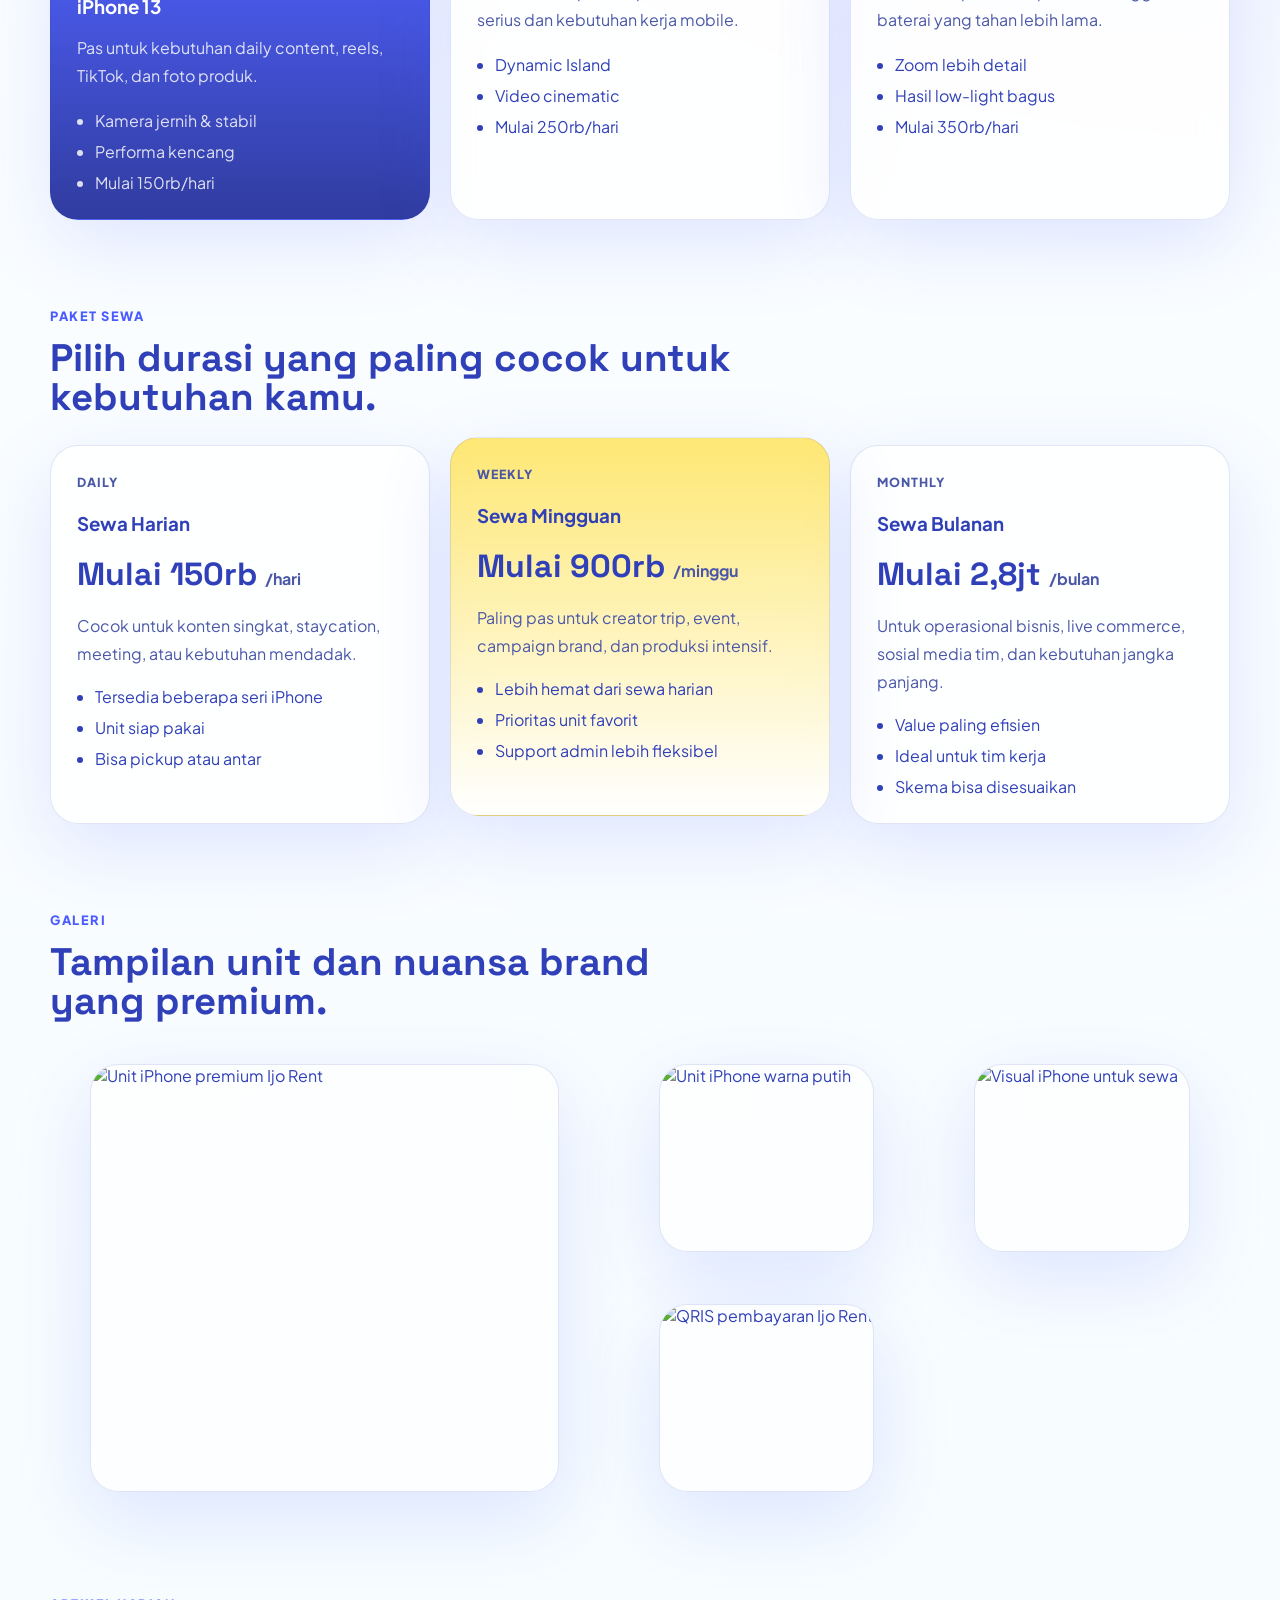
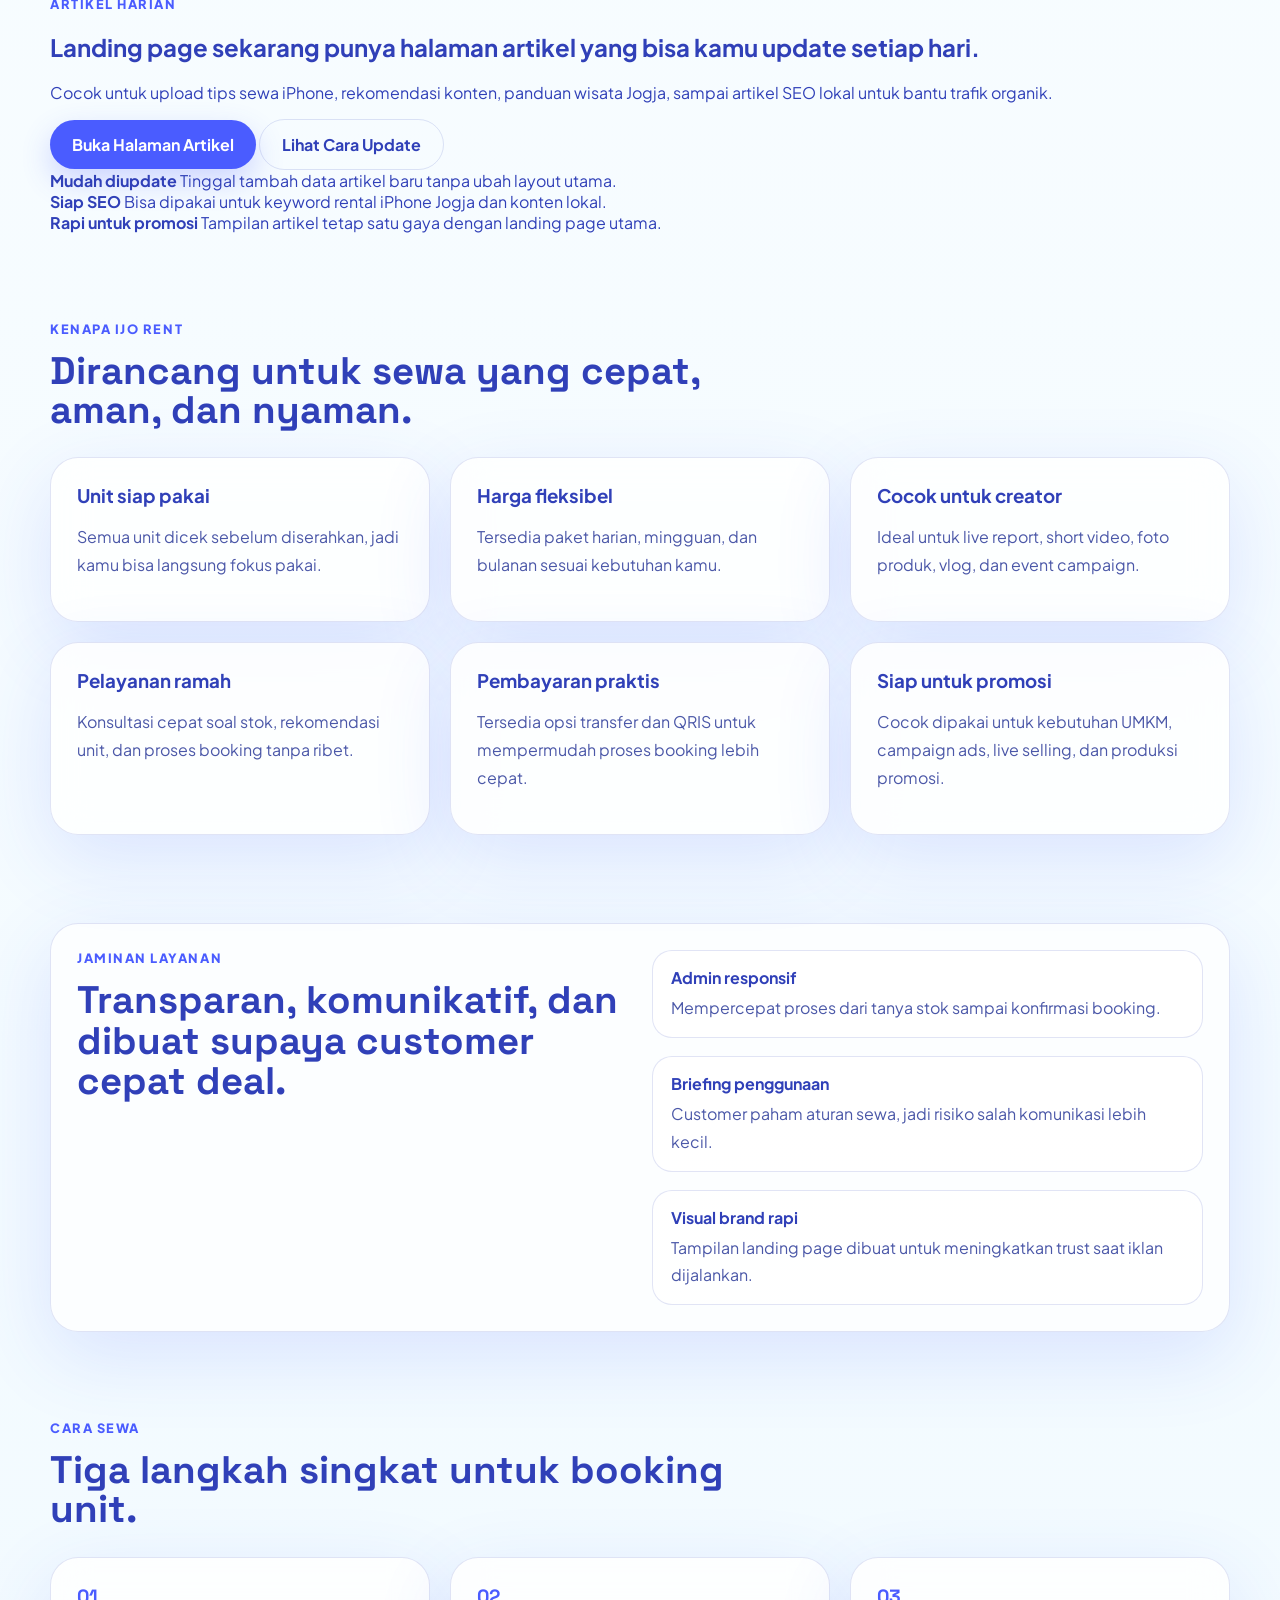
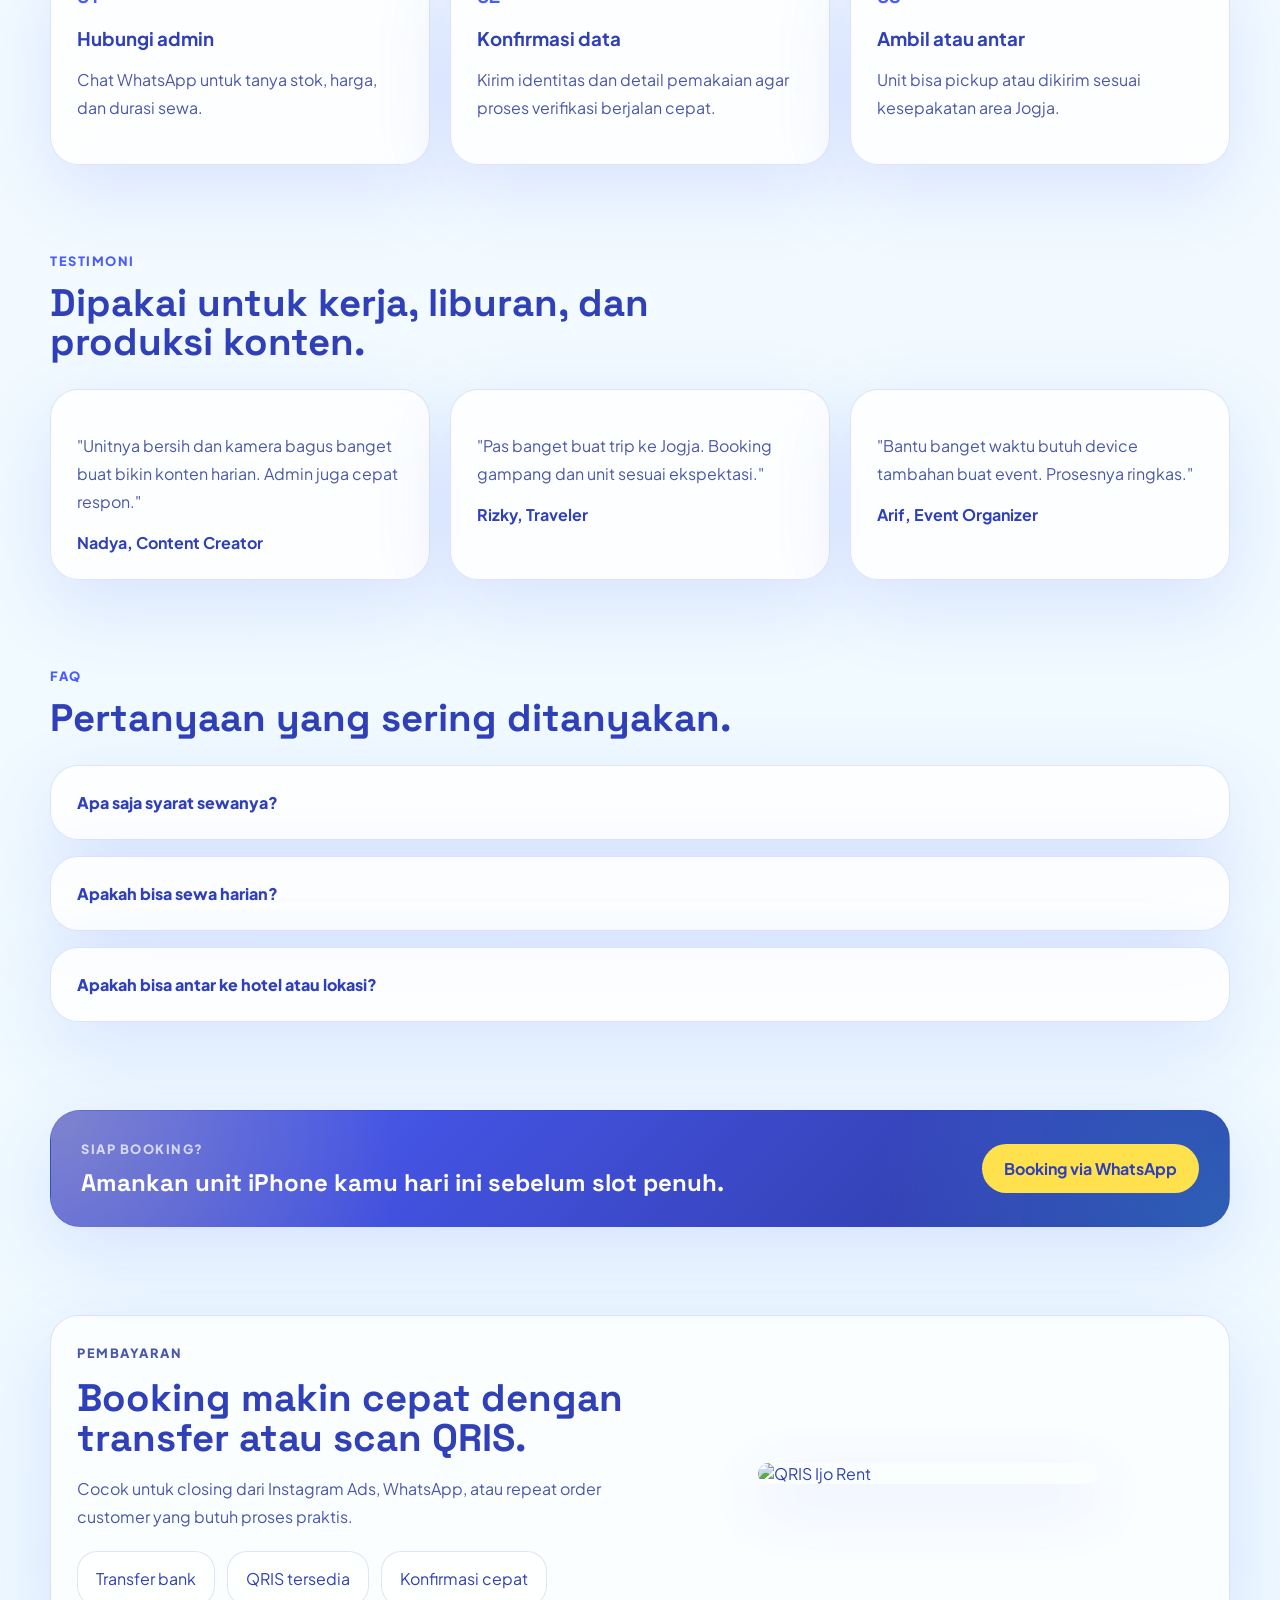
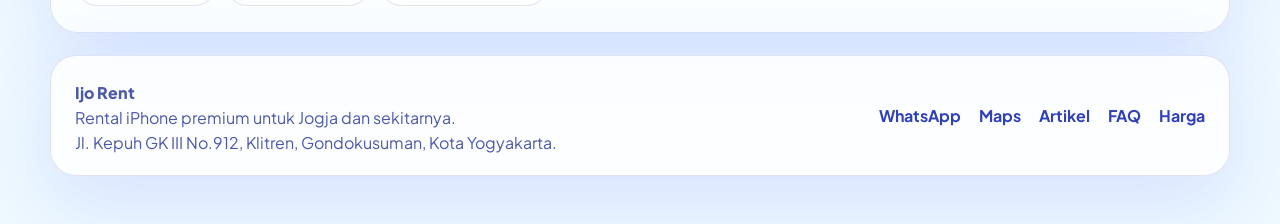
==== commit 83036d02: "Add files via upload" ====
--- a/index.html
+++ b/index.html
@@ -30,6 +30,7 @@
           <a href="#unit">Unit</a>
           <a href="#paket">Paket</a>
           <a href="#galeri">Galeri</a>
+          <a href="artikel.html">Artikel</a>
           <a href="#keunggulan">Keunggulan</a>
           <a href="#cara-sewa">Cara Sewa</a>
           <a href="#faq">FAQ</a>
@@ -57,7 +58,7 @@
             <div class="hero-points">
               <span>Mulai dari 150rb/hari</span>
               <span>Pickup atau antar area Jogja</span>
-              <span>Support cepat</span>
+              <span>Klitren, Gondokusuman</span>
             </div>
           </div>
 
@@ -95,6 +96,34 @@
           <div>
             <strong>Area Jogja</strong>
             <span>Cocok untuk traveler, creator, dan event lokal</span>
+          </div>
+        </section>
+
+        <section class="section location-section" id="lokasi">
+          <div class="location-card">
+            <div class="location-copy">
+              <p class="eyebrow">Lokasi Rental</p>
+              <h2>Titik rental mudah dijangkau di area tengah Kota Yogyakarta.</h2>
+              <p class="location-address">
+                Jl. Kepuh GK III No.912, Klitren, Kec. Gondokusuman, Kota Yogyakarta, Daerah Istimewa Yogyakarta
+              </p>
+              <p>
+                Lokasi ini saya tambahkan sesuai link Google Maps yang kamu kirim, supaya pengunjung bisa langsung buka rute dari landing page.
+              </p>
+            </div>
+            <div class="location-actions">
+              <a
+                class="button"
+                href="https://maps.app.goo.gl/ay5nZMCtQahErYce7"
+                target="_blank"
+                rel="noreferrer"
+              >
+                Buka di Google Maps
+              </a>
+              <a class="button button-secondary" href="https://wa.me/6282241337346" target="_blank" rel="noreferrer">
+                Tanya Rute via WhatsApp
+              </a>
+            </div>
           </div>
         </section>
 
@@ -212,6 +241,36 @@
           </div>
         </section>
 
+        <section class="section article-promo-section">
+          <div class="article-promo-card">
+            <div class="article-promo-copy">
+              <p class="eyebrow">Artikel Harian</p>
+              <h2>Landing page sekarang punya halaman artikel yang bisa kamu update setiap hari.</h2>
+              <p>
+                Cocok untuk upload tips sewa iPhone, rekomendasi konten, panduan wisata Jogja, sampai artikel SEO lokal untuk bantu trafik organik.
+              </p>
+              <div class="article-promo-actions">
+                <a class="button" href="artikel.html">Buka Halaman Artikel</a>
+                <a class="button button-secondary" href="artikel.html#panduan-update">Lihat Cara Update</a>
+              </div>
+            </div>
+            <div class="article-promo-points">
+              <div>
+                <strong>Mudah diupdate</strong>
+                <span>Tinggal tambah data artikel baru tanpa ubah layout utama.</span>
+              </div>
+              <div>
+                <strong>Siap SEO</strong>
+                <span>Bisa dipakai untuk keyword rental iPhone Jogja dan konten lokal.</span>
+              </div>
+              <div>
+                <strong>Rapi untuk promosi</strong>
+                <span>Tampilan artikel tetap satu gaya dengan landing page utama.</span>
+              </div>
+            </div>
+          </div>
+        </section>
+
         <section class="section feature-section" id="keunggulan">
           <div class="section-heading">
             <p class="eyebrow">Kenapa Ijo Rent</p>
@@ -379,9 +438,12 @@
         <div>
           <p class="brand-name">Ijo Rent</p>
           <p>Rental iPhone premium untuk Jogja dan sekitarnya.</p>
+          <p>Jl. Kepuh GK III No.912, Klitren, Gondokusuman, Kota Yogyakarta.</p>
         </div>
         <div class="footer-links">
           <a href="https://wa.me/6282241337346" target="_blank" rel="noreferrer">WhatsApp</a>
+          <a href="https://maps.app.goo.gl/ay5nZMCtQahErYce7" target="_blank" rel="noreferrer">Maps</a>
+          <a href="artikel.html">Artikel</a>
           <a href="#faq">FAQ</a>
           <a href="#unit">Harga</a>
         </div>
